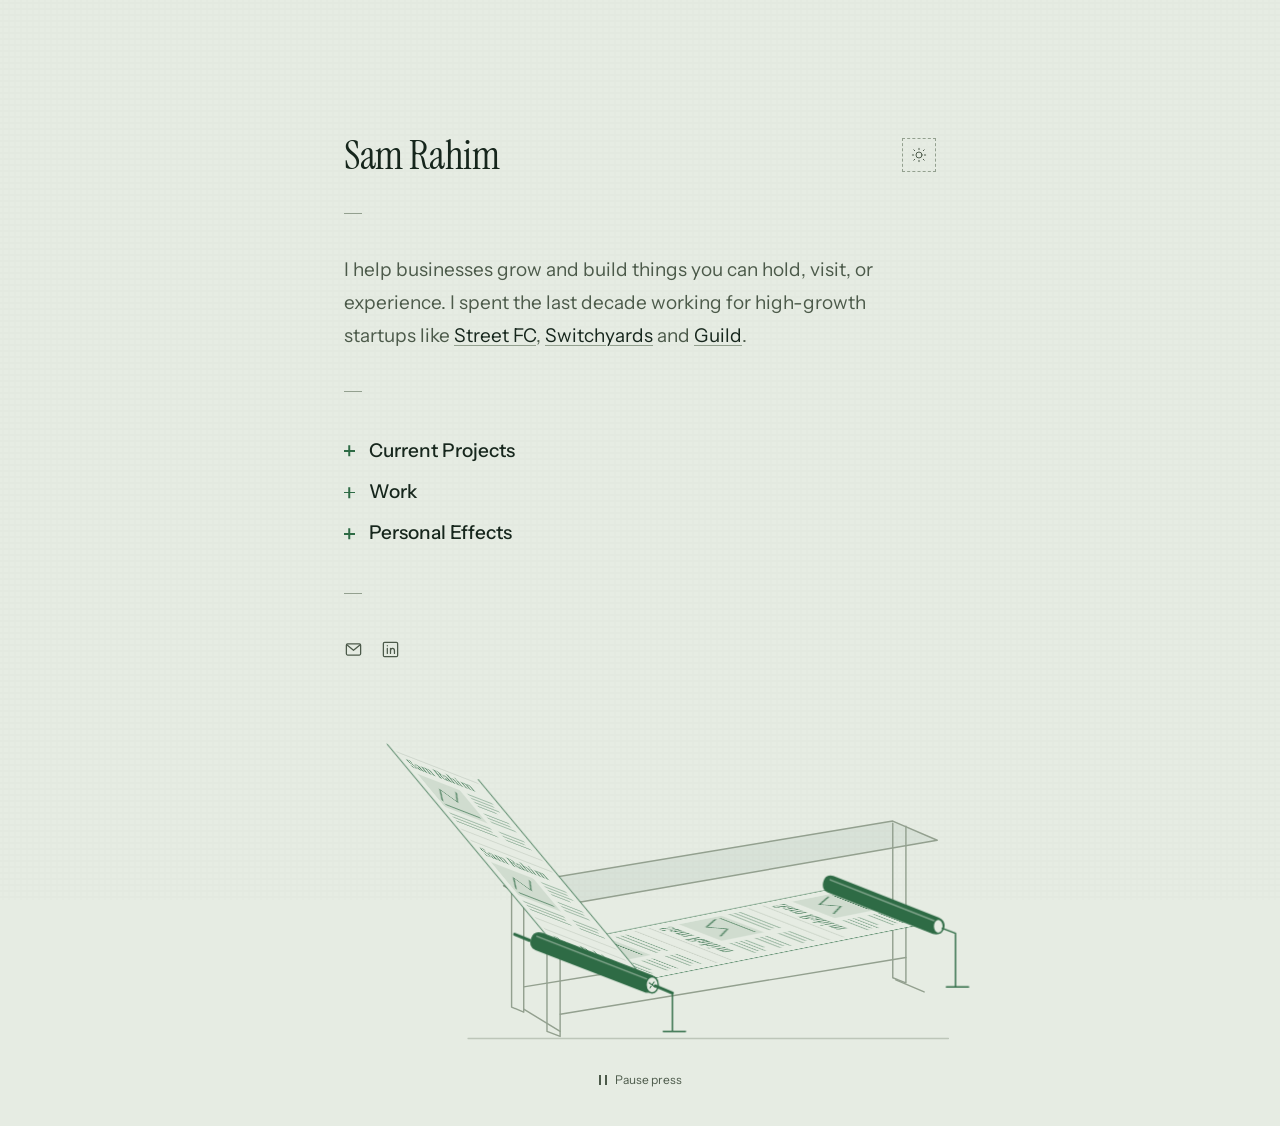
==== index.html @ 6054126f "Reorder startups in bio: Street FC, Switchyards, Guild Co-Authored-By: Claude Opus 5.5 <noreply@anth" ====
<!DOCTYPE html>
<html lang="en">
<head>
  <meta charset="UTF-8">
  <meta name="viewport" content="width=device-width, initial-scale=1.0">
  <!-- build:meta -->
<title>Sam Rahim</title>
  <meta name="description" content="I help businesses grow and build things you can hold, visit, or experience.">
  <meta property="og:title" content="Sam Rahim">
  <meta property="og:description" content="I help businesses grow and build things you can hold, visit, or experience.">
  <!-- /build:meta -->
  <meta property="og:image" content="https://samrahim.com/og-image.png">
  <meta property="og:type" content="website">
  <meta name="twitter:card" content="summary_large_image">
  <meta name="twitter:image" content="https://samrahim.com/og-image.png">
  <link rel="icon" href="/favicon.ico" sizes="48x48">
  <link rel="icon" type="image/png" sizes="32x32" href="/favicon-32.png">
  <link rel="icon" type="image/png" sizes="192x192" href="/favicon-192.png">
  <link rel="apple-touch-icon" href="/apple-touch-icon.png">
  <link rel="preconnect" href="https://fonts.googleapis.com">
  <link rel="preconnect" href="https://fonts.gstatic.com" crossorigin>
  <link href="https://fonts.googleapis.com/css2?family=Instrument+Serif&family=Instrument+Sans:wght@400;500;600&display=swap" rel="stylesheet">
  <script>
    (function() {
      var stored = null;
      try { stored = localStorage.getItem('theme'); } catch (e) {}
      var prefersDark = window.matchMedia('(prefers-color-scheme: dark)').matches;
      if (stored === 'dark' || (!stored && prefersDark)) {
        document.documentElement.setAttribute('data-theme', 'dark');
      }
    })();
  </script>
  <style>
    /* Pitch chalk: pale chalk-green ground, deep forest ink, pitch-green marks */
    :root {
      --ground: #E6ECE3;
      --ink: #16261C;
      --soft: #4C5A4A;
      --faint: #93A08F;
      --accent: #2E6B45;
      --line: rgba(22, 38, 28, 0.13);
      --wash: rgba(46, 107, 69, 0.07);
      --ease: cubic-bezier(0.16, 1, 0.3, 1);
      color-scheme: light;
    }

    [data-theme="dark"] {
      --ground: #0F1A13;
      --ink: #E4EBE1;
      --soft: #A6B3A3;
      --faint: #506052;
      --accent: #7FB08E;
      --line: rgba(228, 235, 225, 0.12);
      --wash: rgba(127, 176, 142, 0.08);
      color-scheme: dark;
    }

    * { margin: 0; padding: 0; box-sizing: border-box; }

    html {
      -webkit-text-size-adjust: 100%;
      scrollbar-color: var(--faint) var(--ground);
    }

    body {
      font-family: 'Instrument Sans', sans-serif;
      font-size: 1.0625rem;
      line-height: 1.7;
      background: var(--ground);
      color: var(--ink);
      min-height: 100vh;
      min-height: 100svh;
      display: flex;
      flex-direction: column;
      overflow-x: hidden;
      caret-color: var(--accent);
      transition: background 0.3s ease, color 0.3s ease;
    }

    /* Same fine grid texture as the current site, re-inked for the new ground */
    body::before {
      content: '';
      position: fixed;
      inset: 0;
      pointer-events: none;
      z-index: 0;
      opacity: 0.45;
      background-image: url("data:image/svg+xml,%3Csvg xmlns='http://www.w3.org/2000/svg' width='6' height='6'%3E%3Cline x1='0' y1='3' x2='6' y2='3' stroke='%2316261C' stroke-width='0.3' opacity='0.15'/%3E%3Cline x1='3' y1='0' x2='3' y2='6' stroke='%2316261C' stroke-width='0.3' opacity='0.1'/%3E%3C/svg%3E");
    }

    [data-theme="dark"] body::before {
      opacity: 0.5;
      background-image: url("data:image/svg+xml,%3Csvg xmlns='http://www.w3.org/2000/svg' width='6' height='6'%3E%3Cline x1='0' y1='3' x2='6' y2='3' stroke='%23E4EBE1' stroke-width='0.35' opacity='0.12'/%3E%3Cline x1='3' y1='0' x2='3' y2='6' stroke='%23E4EBE1' stroke-width='0.35' opacity='0.08'/%3E%3C/svg%3E");
    }

    body > * { position: relative; z-index: 1; }

    ::selection { background: var(--accent); color: var(--ground); }

    a { color: inherit; }

    a:focus-visible,
    button:focus-visible,
    input:focus-visible {
      outline: 2px solid var(--accent);
      outline-offset: 3px;
      border-radius: 2px;
    }

    /* ── PAGE ── */
    .page {
      flex: 1;
      width: 100%;
      max-width: 40rem;
      margin: 0 auto;
      padding-inline: 1.5rem;
      padding-block: clamp(4.5rem, 15vh, 9.5rem) 3.5rem;
    }

    .top {
      display: flex;
      align-items: center;
      justify-content: space-between;
      gap: 1rem;
    }

    .name {
      font-family: 'Instrument Serif', serif;
      font-weight: 400;
      font-size: clamp(2rem, 5vw, 2.5rem);
      line-height: 1;
      letter-spacing: -0.01em;
      color: var(--ink);
    }

    .theme-toggle {
      width: 34px;
      height: 34px;
      display: grid;
      place-items: center;
      background: none;
      border: 1px dashed var(--faint);
      color: var(--soft);
      cursor: pointer;
      transition: color 0.2s ease, border-color 0.2s ease;
    }

    .theme-toggle:hover { color: var(--ink); border-color: var(--soft); }
    .theme-toggle .moon { display: none; }
    [data-theme="dark"] .theme-toggle .sun { display: none; }
    [data-theme="dark"] .theme-toggle .moon { display: block; }

    .rule {
      width: 18px;
      height: 1px;
      background: var(--faint);
      margin-block: 2.4rem;
    }

    .bio {
      color: var(--soft);
      font-size: clamp(1.0625rem, 1.6vw, 1.1875rem);
      line-height: 1.75;
      text-wrap: pretty;
    }

    .bio a,
    .panel a.inline {
      color: var(--ink);
      text-decoration: underline;
      text-decoration-thickness: 1px;
      text-underline-offset: 3px;
      text-decoration-color: var(--faint);
      transition: text-decoration-color 0.2s ease, color 0.2s ease;
    }

    .bio a:hover,
    .panel a.inline:hover { text-decoration-color: var(--accent); color: var(--accent); }

    /* ── + LIST ── */
    .list { list-style: none; }

    .item h2 { font: inherit; }

    .trigger {
      display: flex;
      align-items: center;
      gap: 0.9rem;
      width: 100%;
      padding-block: 0.4rem;
      background: none;
      border: 0;
      font-family: 'Instrument Sans', sans-serif;
      font-size: 1.1875rem;
      font-weight: 500;
      line-height: 1.5;
      color: var(--ink);
      text-align: left;
      cursor: pointer;
      transition: color 0.2s ease;
    }

    .trigger:hover { color: var(--accent); }

    /* The + is drawn, not typed, so it can turn into a close mark */
    .plus {
      position: relative;
      width: 11px;
      height: 11px;
      flex: none;
      transition: transform 0.5s var(--ease);
    }

    .plus::before,
    .plus::after {
      content: '';
      position: absolute;
      left: 0;
      top: 5px;
      width: 11px;
      height: 1.5px;
      background: var(--accent);
    }

    .plus::after { transform: rotate(90deg); }
    .item.open .plus { transform: rotate(135deg); }

    .panel {
      display: grid;
      grid-template-rows: 0fr;
      transition: grid-template-rows 0.55s var(--ease);
    }

    .item.open .panel { grid-template-rows: 1fr; }

    .panel-inner {
      min-height: 0;
      overflow: hidden;
      visibility: hidden;
      transition: visibility 0s linear 0.55s;
    }

    .item.open .panel-inner { visibility: visible; transition-delay: 0s; }

    .panel-body {
      padding: 0.6rem 0 1.9rem 1.7rem;
      color: var(--soft);
      opacity: 0;
      transform: translateY(-6px);
      transition: opacity 0.3s ease, transform 0.5s var(--ease);
    }

    .item.open .panel-body {
      opacity: 1;
      transform: none;
      transition: opacity 0.45s ease 0.08s, transform 0.6s var(--ease) 0.04s;
    }

    .panel p + p { margin-top: 0.8rem; }

    .more {
      display: inline-flex;
      align-items: center;
      gap: 0.35rem;
      margin-top: 0.9rem;
      font-size: 0.95rem;
      font-weight: 600;
      color: var(--accent);
      text-decoration: none;
    }

    .more svg { transition: transform 0.3s var(--ease); }
    .more:hover svg { transform: translateX(3px); }

    /* ── WORK ── */
    .roles { display: grid; gap: 1.5rem; }

    .role-head {
      display: flex;
      justify-content: space-between;
      align-items: baseline;
      gap: 1rem;
    }

    .role-co {
      font-weight: 600;
      color: var(--ink);
    }

    .role-years {
      flex: none;
      font-size: 0.875rem;
      color: var(--soft);
      font-variant-numeric: tabular-nums;
    }

    .role-title { font-size: 0.95rem; color: var(--soft); }

    .role-desc {
      font-size: 0.95rem;
      margin-top: 0.3rem;
      max-width: 34rem;
    }

    .role .more { margin-top: 0.4rem; }

    .project-link {
      color: var(--ink);
      font-weight: 600;
      text-decoration: underline;
      text-decoration-thickness: 1px;
      text-underline-offset: 3px;
      text-decoration-color: var(--faint);
    }

    .project-link:hover { color: var(--accent); text-decoration-color: var(--accent); }

    .montage {
      position: relative;
      width: 150px;
      aspect-ratio: 9 / 16;
      max-width: 100%;
      margin-top: 0.9rem;
      overflow: hidden;
      background: var(--wash);
    }

    .montage img {
      position: absolute;
      inset: 0;
      width: 100%;
      height: 100%;
      object-fit: cover;
      opacity: 0;
      transition: opacity 0.9s ease;
    }

    .montage img.active { opacity: 1; }

    .edu {
      margin-top: 1.75rem;
      padding-top: 1.25rem;
      border-top: 1px solid var(--line);
      font-size: 0.95rem;
    }

    .edu strong { font-weight: 600; color: var(--ink); }

    /* ── SIDE QUESTS ── */
    .quests { display: grid; gap: 1.2rem; }

    .quest a {
      display: inline-flex;
      align-items: center;
      gap: 0.4rem;
      font-weight: 600;
      color: var(--ink);
      text-decoration: none;
      transition: color 0.2s ease;
    }

    .quest a:hover { color: var(--accent); }
    .quest a svg { color: var(--accent); transition: transform 0.3s var(--ease); }
    .quest a:hover svg { transform: translate(2px, -2px); }
    .quest p { font-size: 0.95rem; }

    /* ── ARSENAL ── */
    .ars-intro {
      display: flex;
      flex-wrap: wrap;
      align-items: center;
      gap: 0.6rem 1rem;
    }

    .audio-toggle {
      display: inline-flex;
      align-items: center;
      gap: 0.5rem;
      min-height: 36px;
      padding: 0.35rem 0.9rem;
      background: none;
      border: 1px solid var(--faint);
      border-radius: 100px;
      font-family: 'Instrument Sans', sans-serif;
      font-size: 0.85rem;
      font-weight: 600;
      color: var(--ink);
      cursor: pointer;
      transition: border-color 0.2s ease, background 0.2s ease, color 0.2s ease;
    }

    .audio-toggle:hover { border-color: var(--accent); }
    .audio-toggle.playing { background: var(--accent); border-color: var(--accent); color: var(--ground); }

    .bars { display: flex; align-items: flex-end; gap: 2px; height: 11px; }
    .bars span { width: 2.5px; height: 100%; background: currentColor; border-radius: 1px; transform-origin: bottom; transform: scaleY(0.45); }
    .audio-toggle.playing .bars span { animation: bar 0.8s ease-in-out infinite; }
    .audio-toggle.playing .bars span:nth-child(2) { animation-delay: 0.2s; }
    .audio-toggle.playing .bars span:nth-child(3) { animation-delay: 0.4s; }

    @keyframes bar {
      0%, 100% { transform: scaleY(0.35); }
      50% { transform: scaleY(1); }
    }

    .ars-grid {
      display: grid;
      grid-template-columns: 1fr 12rem;
      gap: 2rem;
      margin-top: 1.4rem;
    }

    .ars-label {
      font-size: 0.875rem;
      font-weight: 600;
      color: var(--ink);
      margin-bottom: 0.4rem;
    }

    .table-wrap { overflow-x: auto; }

    .pl {
      width: 100%;
      border-collapse: collapse;
      font-size: 0.9rem;
      font-variant-numeric: tabular-nums;
    }

    .pl th {
      font-weight: 500;
      font-size: 0.78rem;
      color: var(--soft);
      text-align: right;
      padding: 0 0 0.35rem;
      border-bottom: 1px solid var(--line);
    }

    .pl td {
      text-align: right;
      padding: 0.32rem 0;
      border-bottom: 1px solid var(--line);
    }

    .pl th:nth-child(1), .pl td:nth-child(1) { text-align: left; width: 1.8rem; }
    .pl th:nth-child(2), .pl td:nth-child(2) { text-align: left; }
    .pl th:nth-child(n+3), .pl td:nth-child(n+3) { width: 2.4rem; }

    .pl tr.arsenal td { color: var(--accent); font-weight: 600; }
    .pl tr.clickable { cursor: pointer; }
    .pl tr.clickable:hover td { background: var(--wash); }

    .crown { width: 13px; height: 10px; margin-left: 0.3rem; fill: currentColor; vertical-align: -1px; }

    .table-foot {
      display: flex;
      justify-content: space-between;
      align-items: center;
      gap: 1rem;
      margin-top: 0.6rem;
      font-size: 0.8rem;
    }

    .text-btn {
      background: none;
      border: 0;
      padding: 0.3rem 0;
      font-family: 'Instrument Sans', sans-serif;
      font-size: 0.85rem;
      font-weight: 600;
      color: var(--accent);
      cursor: pointer;
    }

    .text-btn:hover { text-decoration: underline; text-underline-offset: 3px; }

    .comp { padding: 0.35rem 0; border-bottom: 1px solid var(--line); font-size: 0.9rem; }
    .comp strong { display: block; font-weight: 600; color: var(--ink); }
    .ars-side > div + div { margin-top: 1.4rem; }
    .next-teams { font-weight: 600; color: var(--ink); font-size: 0.95rem; }
    .next-info { font-size: 0.875rem; }
    .loading { font-size: 0.875rem; color: var(--soft); }

    .video-dialog {
      margin: auto;
      padding: 0;
      border: 0;
      background: transparent;
      max-width: min(92vw, 480px);
    }

    .video-dialog::backdrop { background: rgba(10, 18, 13, 0.88); }
    .video-dialog video { display: block; max-width: 100%; max-height: 84vh; }

    .video-close {
      display: block;
      margin: 0.75rem auto 0;
      background: none;
      border: 1px solid rgba(228, 235, 225, 0.4);
      color: #E4EBE1;
      font-family: 'Instrument Sans', sans-serif;
      font-size: 0.85rem;
      font-weight: 600;
      padding: 0.45rem 1.1rem;
      cursor: pointer;
    }

    /* ── UPDATES ── */

    /* ── LINKS ── */
    .links { display: flex; gap: 1.1rem; }

    .links a {
      display: grid;
      place-items: center;
      width: 36px;
      height: 36px;
      margin-left: -8px;
      margin-right: -8px;
      color: var(--soft);
      transition: color 0.2s ease;
    }

    .links a:first-child { margin-left: -9px; }
    .links a:hover { color: var(--accent); }

    /* ── FOOTER LINE ART: Southern California, the Belize dig, Orlando ── */
    .art {
      width: 100%;
      color: var(--faint);
      line-height: 0;
    }

    .art svg {
      display: block;
      width: 100%;
      height: clamp(120px, 12vw, 180px);
    }

    .art svg * { vector-effect: non-scaling-stroke; }

    @media (max-width: 640px) {
      body { font-size: 1.0625rem; }
      .page { padding-inline: 1.25rem; }
      .rule { margin-block: 2rem; }
      .trigger { font-size: 1.125rem; padding-block: 0.5rem; }
      .panel-body { padding-left: 1.6rem; }
      .ars-grid { grid-template-columns: 1fr; gap: 1.5rem; }
      .ars-side { display: grid; grid-template-columns: 1fr 1fr; gap: 1.25rem; }
      .ars-side > div + div { margin-top: 0; }
    }

    @media (prefers-reduced-motion: reduce) {
      .panel, .panel-body, .plus, .montage img { transition: none !important; }
      .audio-toggle.playing .bars span { animation: none; }
    }

    /* Personal Effects collection */
    #personal-effects .panel-body {padding-left:0;padding-top:1.5rem;}
    .collection-row {display:grid;grid-template-columns:8rem minmax(0,1fr);gap:1.5rem;padding-block:2rem;border-bottom:1px solid var(--line);}
    .collection-row:last-child {border-bottom:0;padding-bottom:0;}
    .collection-row h3 {font:500 .85rem/1.55 'Instrument Sans',sans-serif;color:var(--accent);padding-top:.25rem;}
    .collection-row h4 {font:400 1.65rem/1.2 'Instrument Serif',serif;color:var(--ink);margin-bottom:.55rem;}
    .entry-meta {display:block;font-size:.75rem;color:var(--soft);line-height:1.6;}
    .football-collection .ars-intro {margin-top:.75rem;gap:1rem;}
    .football-collection .ars-intro p {font-size:.95rem;}
    .fixture-preview {padding-block:1.2rem;margin-top:.75rem;border-top:1px solid var(--line);}
    .fixture-preview .entry-meta {margin-bottom:.35rem;}
    .football-details {border-top:1px solid var(--line);}
    .football-details summary {min-height:44px;padding-block:.7rem;font-size:.85rem;color:var(--accent);cursor:pointer;}
    .football-details summary:focus-visible {outline:2px solid var(--accent);outline-offset:3px;}
    .football-detail-body {padding-block:.75rem;}
    .football-detail-body .table-wrap {margin-top:1rem;}
    .collection-competitions {margin-top:1.5rem;}
    .football-collection .table-foot {flex-wrap:wrap;}
    @media(max-width:520px){.collection-row{grid-template-columns:1fr;gap:1rem;padding-block:1.65rem;}.collection-row h3 br{display:none}.collection-row h4{font-size:1.55rem}.football-collection .pl{font-size:.8rem;}}
      .creator-list {list-style:none;margin:0;padding:0;}
    .creator-list a {display:flex;align-items:center;min-height:44px;padding-block:.35rem;font:400 1.5rem/1.3 'Instrument Serif',serif;color:var(--ink);text-decoration:none;}
    .creator-list a:hover {color:var(--accent);text-decoration:underline;text-underline-offset:4px;}
      .collection-intro {font-size:.95rem;line-height:1.65;color:var(--soft);margin-bottom:.5rem;}
      .current-list {list-style:none;margin:0;padding:0;font-size:.95rem;line-height:1.65;color:var(--ink);}
    .current-list li + li {margin-top:.8rem;}
    .current-list.numbered li {display:grid;grid-template-columns:1.5rem minmax(0,1fr);}
    .current-list .n {color:var(--accent);font-variant-numeric:tabular-nums;}
    .list-note {grid-column:2;margin-top:1rem;font-size:.85rem;line-height:1.6;color:var(--soft);}
    @media(max-width:520px){.list-note{grid-column:1;}}
  </style>
  <link rel="stylesheet" href="/assets/printing-press.css">
  <script defer src="/assets/printing-press.js"></script>
</head>
<body>

  <main class="page">
    <header class="top">
      <h1 class="name">Sam Rahim</h1>
      <button class="theme-toggle" type="button" onclick="toggleTheme()" aria-label="Toggle dark mode">
        <svg class="sun" width="16" height="16" viewBox="0 0 24 24" fill="none" stroke="currentColor" stroke-width="1.5" stroke-linecap="round" aria-hidden="true"><circle cx="12" cy="12" r="4.5"/><path d="M12 2v2M12 20v2M4.2 4.2l1.4 1.4M18.4 18.4l1.4 1.4M2 12h2M20 12h2M4.2 19.8l1.4-1.4M18.4 5.6l1.4-1.4"/></svg>
        <svg class="moon" width="16" height="16" viewBox="0 0 24 24" fill="none" stroke="currentColor" stroke-width="1.5" stroke-linecap="round" stroke-linejoin="round" aria-hidden="true"><path d="M21 12.79A9 9 0 1 1 11.21 3 7 7 0 0 0 21 12.79z"/></svg>
      </button>
    </header>

    <div class="rule" role="presentation"></div>

    <!-- build:bio -->
<p class="bio">I help businesses grow and build things you can hold, visit, or experience. I spent the last decade working for high-growth startups like <a href="https://instagram.com/streetfc" target="_blank" rel="noopener">Street FC</a>, <a href="https://instagram.com/switchyards" target="_blank" rel="noopener">Switchyards</a> and <a href="https://guild.com" target="_blank" rel="noopener">Guild</a>.</p>
    <!-- /build:bio -->

    <div class="rule" role="presentation"></div>

    <ul class="list">
      <li class="item" id="projects">
        <h2><button class="trigger" type="button" aria-expanded="false" aria-controls="p-projects"><span class="plus" aria-hidden="true"></span>Current Projects</button></h2>
        <div class="panel" id="p-projects">
          <div class="panel-inner">
            <div class="panel-body">
              <!-- build:projects -->
              <div class="roles">
                <div class="role">
                  <a class="project-link" href="https://playperformancereview.com" target="_blank" rel="noopener">The Performance Review</a>
                  <p class="role-desc">A monthly newspaper of business games and puzzles.</p>
                </div>
                <div class="role">
                  <a class="project-link" href="https://playextratimes.com" target="_blank" rel="noopener">The Extra Times</a>
                  <p class="role-desc">A newspaper of football games, puzzles and challenges.</p>
                </div>
                <div class="role">
                  <a class="project-link" href="https://newspaperdepartment.com" target="_blank" rel="noopener">Newspaper Department</a>
                  <p class="role-desc">Newspapers people play, made for brands.</p>
                </div>
              </div>
              <!-- /build:projects -->
            </div>
          </div>
        </div>
      </li>

      <li class="item" id="work">
        <h2><button class="trigger" type="button" aria-expanded="false" aria-controls="p-work"><span class="plus" aria-hidden="true"></span>Work</button></h2>
        <div class="panel" id="p-work">
          <div class="panel-inner">
            <div class="panel-body">
              <!-- build:work -->
              <div class="roles">
                <div class="role">
                  <div class="role-head"><span class="role-co">Newspaper Department</span><span class="role-years">2026–now</span></div>
                  <p class="role-title">Founder</p>
                  <p class="role-desc">I publish game newspapers and make them for brands.</p>
                  <a class="more" href="https://newspaperdepartment.com" target="_blank" rel="noopener">See the papers <svg width="14" height="14" viewBox="0 0 24 24" fill="none" stroke="currentColor" stroke-width="2" stroke-linecap="round" stroke-linejoin="round" aria-hidden="true"><path d="M5 12h14M13 6l6 6-6 6"/></svg></a>
                </div>
                <div class="role">
                  <div class="role-head"><span class="role-co">Provisions</span><span class="role-years">2025–now</span></div>
                  <p class="role-title">Independent Consultant</p>
                  <p class="role-desc">I work with founders&nbsp;+&nbsp;operators across tech&nbsp;+&nbsp;soccer.</p>
                  <a class="more" href="https://provisions.work" target="_blank" rel="noopener">See the work <svg width="14" height="14" viewBox="0 0 24 24" fill="none" stroke="currentColor" stroke-width="2" stroke-linecap="round" stroke-linejoin="round" aria-hidden="true"><path d="M5 12h14M13 6l6 6-6 6"/></svg></a>
                </div>
                <div class="role">
                  <div class="role-head"><span class="role-co">Switchyards</span><span class="role-years">2025</span></div>
                  <p class="role-title">Go To Market&nbsp;+&nbsp;Special Projects</p>
                  <p class="role-desc">Managed our influencer and creator program, field marketing, and growth projects. Helped open and sell out 8 clubs.</p>
                </div>
                <div class="role">
                  <div class="role-head"><span class="role-co">Street FC</span><span class="role-years">2021–2025</span></div>
                  <p class="role-title">Head of Operations</p>
                  <p class="role-desc">Venture-backed global football brand. Grew it to millions in revenue and worked with Nike, Adidas, and EA Sports. Fundamentally changed the way soccer looks in the United States.</p>
                  <div class="montage" id="montage">
                    <img data-src="streetfc-secreto.gif" alt="Secreto Maximus" class="active">
                    <img data-src="streetfc-miami.gif" alt="Area Futbol 305 Miami">
                    <img data-src="streetfc-rbl-drop.gif" alt="Red Bull Leipzig kit drop">
                    <img data-src="streetfc-philly.gif" alt="EA FC Philadelphia">
                    <img data-src="streetfc-rbl-kit.gif" alt="RBL kit drop">
                  </div>
                </div>
                <div class="role">
                  <div class="role-head"><span class="role-co">Guild Education</span><span class="role-years">2021–2022</span></div>
                  <p class="role-title">Associate, Product Operations</p>
                  <p class="role-desc">Guild helps working adults access free education. I worked on the product team, across our data exchange product and internal product operations.</p>
                </div>
                <div class="role">
                  <div class="role-head"><span class="role-co">The Walt Disney Company</span><span class="role-years">2019–2021</span></div>
                  <p class="role-title">Operations Manager</p>
                  <p class="role-desc">Helped develop and run luxury group travel experiences around the world, from intern to full-time. Also where I met my wife.</p>
                </div>
                <div class="role">
                  <div class="role-head"><span class="role-co">Lokal Travel</span><span class="role-years">2017–2019</span></div>
                  <p class="role-title">The Generalist Intern</p>
                  <p class="role-desc">Lokal Travel helps travelers find locally-run tour operators, keeping tourism dollars in the destination.</p>
                </div>
              </div>
              <p class="edu"><strong>Education</strong> &nbsp;University of California, Irvine</p>
              <!-- /build:work -->
            </div>
          </div>
        </div>
      </li>

      <li class="item" id="personal-effects">
        <h2><button class="trigger" type="button" aria-expanded="false" aria-controls="p-personal-effects"><span class="plus" aria-hidden="true"></span>Personal Effects</button></h2>
        <div class="panel" id="p-personal-effects">
          <div class="panel-inner">
            <div class="panel-body">
              <!-- build:personal-effects -->
              <p class="collection-intro">What I’m up to and a few things I like.</p>
              <section class="collection-row" aria-labelledby="currently-heading">
                <h3 id="currently-heading">Currently</h3>
                <ol class="current-list numbered">
                  <li><span class="n" aria-hidden="true">1</span>Finding a rhythm with a newborn.</li>
                </ol>
              </section>
              <section class="collection-row" aria-labelledby="next-heading">
                <h3 id="next-heading">Next on the list</h3>
                <ol class="current-list numbered" start="2">
                  <li><span class="n" aria-hidden="true">2</span>Making the patio a great outdoor space.</li>
                  <li><span class="n" aria-hidden="true">3</span>Perfecting a thin, chewy homemade tortilla for breakfast burritos.</li>
                </ol>
                <p class="list-note">#1 decides if I get to either.</p>
              </section>
              <section class="collection-row" aria-labelledby="businesses-heading">
                <h3 id="businesses-heading">Businesses &amp; Products</h3>
                <ul class="creator-list">
                  <li><a href="https://www.newspaperclub.com/" target="_blank" rel="noopener">Newspaper Club</a></li>
                  <li><a href="https://ugmonk.com/products/discbound-analog" target="_blank" rel="noopener">Ugmonk Discbound Analog</a></li>
                  <li><a href="https://us.mustardmade.com/collections/mustard-made-lockers" target="_blank" rel="noopener">Mustard Made</a></li>
                </ul>
              </section>
              <section class="collection-row" aria-labelledby="reading-heading">
                <h3 id="reading-heading">Watching</h3>
                <ul class="creator-list">
                  <li><a href="https://www.youtube.com/@JoshuaWeissman" target="_blank" rel="noopener">Joshua Weissman</a></li>
                  <li><a href="https://www.youtube.com/@marcusmilione1" target="_blank" rel="noopener">Marcus Milione</a></li>
                  <li><a href="https://www.youtube.com/@orenmeetsworld" target="_blank" rel="noopener">Orenmeetsworld</a></li>
                </ul>
              </section>
              <!-- /build:personal-effects -->
              <section class="collection-row" aria-labelledby="football-heading">
                <h3 id="football-heading">Arsenal</h3>
                <div class="collection-entries football-collection">
                  <h4>North London Forever</h4>
              <div class="ars-intro">
                <p>Arsenal since '95. </p>
                <button class="audio-toggle" id="audioToggle" type="button" onclick="toggleAudio()">
                  <span class="bars" aria-hidden="true"><span></span><span></span><span></span></span>
                  <span class="audio-text">Play</span>
                </button>
              </div>
              <audio id="arsenalAudio" preload="none" src="arsenal-audio.mp3"></audio>
                  <div class="fixture-preview">
                    <p class="entry-meta">Next match</p>
                    <div id="arsenalNextMatch"><p class="loading">Loading the next match</p></div>
                  </div>
                  <details class="football-details">
                    <summary>Table &amp; competitions</summary>
                    <div class="football-detail-body">
                      <p class="ars-label" id="plHeading">Premier League</p>
                      <p id="arsenalSeasonNote" class="entry-meta">Live table below.</p>
                      <div class="table-wrap">                    <table class="pl">
                      <thead><tr><th>#</th><th>Club</th><th>GP</th><th>W</th><th>D</th><th>L</th><th>Pts</th></tr></thead>
                      <tbody id="plBody"><tr><td colspan="7" class="loading">Loading the table</td></tr></tbody>
                    </table></div>
                  <div class="table-foot">
                    <button class="text-btn" id="tableToggle" type="button" onclick="toggleTable()">Full table</button>
                    <span id="arsenalUpdated"></span>
                  </div>
                      <div class="collection-competitions"><p class="ars-label" id="compHeading">Competitions</p><div id="arsenalCompetitions"><p class="loading">Loading</p></div></div>
                    </div>
                  </details>
                </div>
              </section>
            </div>
          </div>
        </div>
      </li>

    </ul>

    <div class="rule" role="presentation"></div>

    <!-- build:contact -->
<nav class="links" aria-label="Contact">
      <a href="mailto:sam@samrahim.com" aria-label="Email sam@samrahim.com">
        <svg width="19" height="19" viewBox="0 0 24 24" fill="none" stroke="currentColor" stroke-width="1.6" stroke-linecap="round" stroke-linejoin="round" aria-hidden="true"><rect x="3" y="5" width="18" height="14" rx="1.5"/><path d="M3.5 6l8.5 7 8.5-7"/></svg>
      </a>
      <a href="https://www.linkedin.com/in/sam-rahim/" target="_blank" rel="noopener" aria-label="LinkedIn">
        <svg width="19" height="19" viewBox="0 0 24 24" fill="none" stroke="currentColor" stroke-width="1.6" stroke-linecap="round" stroke-linejoin="round" aria-hidden="true"><rect x="3" y="3" width="18" height="18" rx="1.5"/><path d="M8 10.5V17M8 7.25v.01M12 17v-6.5M12 13.5c0-1.7 1-3 2.5-3S17 11.8 17 13.5V17"/></svg>
      </a>
    </nav>
    <!-- /build:contact -->
  </main>

  <footer class="printing-press" aria-label="Animated printing press">
    <svg class="press-drawing" viewBox="0 0 720 330" fill="none" stroke="currentColor" stroke-width="1.4" stroke-linecap="round" stroke-linejoin="round" role="img" aria-labelledby="press-title">
      <title id="press-title">Continuous printed paper descends through a roller and feeds to the right</title>
      <defs>
        <pattern id="printed-pages" width="90" height="112" patternUnits="userSpaceOnUse">
          <rect width="90" height="112" fill="var(--ground)" stroke="none"/>
          <path d="M5 7H85M5 105H85" stroke="var(--faint)" stroke-width=".5"/>
          <text x="8" y="24" fill="currentColor" stroke="none" font-family="Instrument Serif,serif" font-size="16">Sam Rahim</text>
          <rect x="8" y="33" width="42" height="42" fill="var(--accent)" fill-opacity=".12" stroke="none"/>
          <path d="M12 65L22 46L32 57L42 40M12 70H46" stroke-width="1"/>
          <path d="M57 35H81M57 40H79M57 45H81M57 50H75M57 60H81M57 65H79M57 70H81M8 83H48M8 88H46M8 93H48M57 83H81M57 88H78M57 93H81" stroke-width=".7"/>
        </pattern>
        <clipPath id="press-in"><rect width="90" height="254"/></clipPath>
        <clipPath id="press-out"><rect width="90" height="280"/></clipPath>
      </defs>
      <!-- Frame behind the paper, open to keep the feed path legible. -->
      <g stroke="var(--faint)">
        <path d="M225 160L610 96L654 115L267 182Z" fill="var(--wash)"/>
        <path d="M233 162V280L245 285V166M610 98V251L623 256V101M268 181V304L281 309V179"/>
        <path d="M245 260L610 201M281 287L623 231M245 282L281 304M613 253L641 265"/>
        <path d="M190 311H665" opacity=".5"/>
      </g>
      <!-- Both planes share the same paper coordinate system at the bend. -->
      <g transform="matrix(1 .388 1 -.2 275.1 218.12)">
        <g clip-path="url(#press-out)"><rect width="90" height="280" fill="var(--ground)" stroke="none"/><g class="press-ribbon-out"><rect y="-336" width="90" height="896" fill="url(#printed-pages)" stroke="none"/></g></g>
        <path d="M0 0V280M90 0V280" stroke-width=".8"/>
      </g>
      <!-- Rear web travels downward into the turning roller. -->
      <g transform="matrix(1 .388 .65 .78 110 20)">
        <g clip-path="url(#press-in)"><rect width="90" height="254" fill="var(--ground)" stroke="none"/><g class="press-ribbon-in"><rect y="-336" width="90" height="896" fill="url(#printed-pages)" stroke="none"/></g></g>
        <path d="M0 0V254M90 0V254" stroke-width=".8"/>
      </g>
      <!-- Dark cylinders occlude the paper at each change in direction. -->
      <path d="M257 223L366 265Q374 266 377 259Q379 252 372 249L263 207Q255 205 253 212Q250 220 257 223Z" fill="var(--accent)"/>
      <path d="M258 210L369 253" stroke="var(--ground)" opacity=".45"/>
      <ellipse cx="372" cy="258" rx="6" ry="8" fill="var(--ground)"/>
      <g class="press-wheel"><path d="M369 256L375 260M370 261L374 255" stroke-width="1"/></g>
      <path d="M375 259L392 266M251 214L236 208" stroke-width="3"/>
      <path d="M546 166L650 207Q657 209 660 202Q662 195 655 192L551 151Q544 149 542 156Q540 163 546 166Z" fill="var(--accent)"/>
      <path d="M548 154L652 195" stroke="var(--ground)" opacity=".45"/>
      <ellipse cx="655" cy="200" rx="5" ry="7" fill="var(--ground)"/>
      <path d="M659 202L672 207M392 266V303M672 207V259M383 304H405M663 260H685"/>
    </svg>
    <button class="press-toggle" type="button" aria-label="Pause printing press" aria-pressed="false" hidden><span class="press-control-icon" aria-hidden="true"></span><span class="press-control-label">Pause press</span></button>
  </footer>

  <dialog class="video-dialog" id="arsVideo">
    <video id="arsVideoEl" playsinline controls preload="none" data-src="ArsenalVideo_SamRahim.mp4"></video>
    <button class="video-close" type="button" onclick="closeVideo()">Close</button>
  </dialog>

  <script>
    function toggleTheme() {
      var root = document.documentElement;
      var dark = root.getAttribute('data-theme') === 'dark';
      if (dark) root.removeAttribute('data-theme'); else root.setAttribute('data-theme', 'dark');
      try { localStorage.setItem('theme', dark ? 'light' : 'dark'); } catch (e) {}
    }

    // ── + list ──
    var openers = {};
    function setOpen(item, open, updateHash) {
      item.classList.toggle('open', open);
      item.querySelector('.trigger').setAttribute('aria-expanded', String(open));
      if (open && openers[item.id]) { openers[item.id](); openers[item.id] = null; }
      if (item.id === 'work') runMontage(open);
      if (item.id === 'personal-effects' && !open) stopAudio();
      if (updateHash) {
        if (open) history.replaceState(null, '', '#' + item.id);
        else if (location.hash === '#' + item.id) history.replaceState(null, '', location.pathname);
      }
    }

    document.querySelectorAll('.item').forEach(function(item) {
      item.querySelector('.trigger').addEventListener('click', function() {
        setOpen(item, !item.classList.contains('open'), true);
      });
    });

    // ── Street FC montage: gifs load only when Work opens ──
    var montageTimer = null;
    openers.work = function() {
      document.querySelectorAll('#montage img').forEach(function(img) { img.src = img.dataset.src; });
    };
    function runMontage(on) {
      clearInterval(montageTimer);
      if (!on) return;
      var imgs = document.querySelectorAll('#montage img');
      var i = 0;
      montageTimer = setInterval(function() {
        imgs[i].classList.remove('active');
        i = (i + 1) % imgs.length;
        imgs[i].classList.add('active');
      }, 4000);
    }

    // ── Arsenal: live ESPN data, fetched the first time the section opens ──
    var CROWN = '<svg class="crown" viewBox="0 0 16 12" aria-label="Top of the table"><path d="M1 11L2 3l3.5 3L8 1l2.5 5L14 3l1 8z"/></svg>';
    var allRows = [];
    var standingsPromise = null;

    function stat(entry, name) {
      var s = entry.stats.find(function(x) { return x.name === name; });
      return s ? s.value : 0;
    }

    // If the new season hasn't kicked off (no games played), fall back to
    // last season's final table.
    function getStandings() {
      if (standingsPromise) return standingsPromise;
      var base = 'https://site.api.espn.com/apis/v2/sports/soccer/eng.1/standings';
      standingsPromise = (async function() {
        var data = await (await fetch(base)).json();
        var entries = data.children[0].standings.entries;
        var totalGP = entries.reduce(function(sum, e) { return sum + stat(e, 'gamesPlayed'); }, 0);
        var curYear = (data.season && data.season.year) || new Date().getFullYear();
        var preseason = false, seasonLabel = '';
        if (totalGP === 0) {
          preseason = true;
          var prev = curYear - 1;
          seasonLabel = prev + '–' + String(prev + 1).slice(2);
          data = await (await fetch(base + '?season=' + prev)).json();
          entries = data.children[0].standings.entries;
        }
        entries.sort(function(a, b) { return stat(b, 'points') - stat(a, 'points'); });
        return { entries: entries, preseason: preseason, seasonLabel: seasonLabel, curYear: curYear };
      })();
      return standingsPromise;
    }

    async function loadTable() {
      try {
        var st = await getStandings();
        document.getElementById('plHeading').textContent = st.preseason ? ('Final table, ' + st.seasonLabel) : 'Premier League';
        document.getElementById('arsenalSeasonNote').textContent = st.preseason ? ('Premier League champions, ' + st.seasonLabel + '.') : 'Live table below.';
        allRows = st.entries.map(function(e, i) {
          var name = e.team.shortDisplayName || e.team.displayName;
          var isArsenal = e.team.displayName === 'Arsenal';
          var top = isArsenal && i === 0;
          var spurs = e.team.displayName.includes('Tottenham') ? ' <span title="Lol">&#128465;</span>' : '';
          var cls = isArsenal ? (top ? 'arsenal clickable' : 'arsenal') : '';
          var click = top ? ' onclick="openVideo()" title="Play"' : '';
          return '<tr class="' + cls + '"' + click + '><td>' + (i + 1) + '</td><td>' + name + (top ? CROWN : '') + spurs + '</td><td>' + stat(e, 'gamesPlayed') + '</td><td>' + stat(e, 'wins') + '</td><td>' + stat(e, 'ties') + '</td><td>' + stat(e, 'losses') + '</td><td>' + stat(e, 'points') + '</td></tr>';
        });
        renderTable(false);
        var now = new Date();
        document.getElementById('arsenalUpdated').textContent = 'Updated ' + now.toLocaleTimeString('en-US', { hour: 'numeric', minute: '2-digit' });
      } catch (err) {
        document.getElementById('plBody').innerHTML = '<tr><td colspan="7" class="loading">Couldn\'t load the table. Try again later.</td></tr>';
      }
    }

    function renderTable(all) {
      document.getElementById('plBody').innerHTML = (all ? allRows : allRows.slice(0, 10)).join('');
      document.getElementById('tableToggle').textContent = all ? 'Top 10' : 'Full table';
    }

    function toggleTable() {
      var btn = document.getElementById('tableToggle');
      renderTable(btn.textContent === 'Full table');
    }

    var arsenalLeagues = [
      ['eng.1', 'Premier League'],
      ['uefa.champions', 'Champions League'],
      ['eng.fa', 'FA Cup'],
      ['eng.league_cup', 'Carabao Cup'],
      ['eng.charity', 'Community Shield']
    ];
    var fixtureRequests = {};
    function getFixtures(league) {
      if (fixtureRequests[league]) return fixtureRequests[league];
      fixtureRequests[league] = (async function() {
        var controller = new AbortController();
        var timeout = setTimeout(function() { controller.abort(); }, 8000);
        try {
          var response = await fetch('/api/arsenal-fixtures?league=' + encodeURIComponent(league), { signal: controller.signal });
          if (!response.ok) throw new Error('Fixture request failed');
          var data = await response.json();
          if (!Array.isArray(data.events)) throw new Error('Invalid fixture response');
          return data.events;
        } catch (err) {
          delete fixtureRequests[league];
          return null;
        } finally {
          clearTimeout(timeout);
        }
      })();
      return fixtureRequests[league];
    }

    function upcomingFixtures(events) {
      return (events || []).filter(function(event) {
        var comp = event && event.competitions && event.competitions[0];
        var teams = comp && comp.competitors;
        return new Date(event && event.date).getTime() > Date.now() && comp && !(comp.status && comp.status.type && comp.status.type.completed) &&
          Array.isArray(teams) && teams.some(function(c) { return c.team && String(c.team.id) === '359'; }) &&
          teams.some(function(c) { return c.homeAway === 'home' && c.team; }) &&
          teams.some(function(c) { return c.homeAway === 'away' && c.team; });
      }).sort(function(a, b) { return new Date(a.date) - new Date(b.date); });
    }

    async function loadCompetitions() {
      var box = document.getElementById('arsenalCompetitions');
      var results = await Promise.all(arsenalLeagues.map(function(league) { return getFixtures(league[0]); }));
      box.replaceChildren();
      document.getElementById('compHeading').textContent = 'Competitions';
      arsenalLeagues.forEach(function(league, i) {
        var events = results[i];
        var next = upcomingFixtures(events)[0];
        // The Shield is only relevant here when Arsenal have an upcoming fixture.
        if (league[0] === 'eng.charity' && !next) return;
        var row = document.createElement('div');
        row.className = 'comp';
        var title = document.createElement('strong');
        title.textContent = league[1];
        row.appendChild(title);
        var detail = events === null ? 'Temporarily unavailable' : 'No upcoming fixture listed';
        if (next) {
          var teams = next.competitions[0].competitors;
          var arsenal = teams.find(function(c) { return String(c.team.id) === '359'; });
          var opponent = teams.find(function(c) { return String(c.team.id) !== '359'; }).team;
          var parts = [];
          if (league[0] !== 'eng.1' && next.seasonType && next.seasonType.name) parts.push(next.seasonType.name);
          parts.push((opponent.shortDisplayName || opponent.displayName) + (arsenal.homeAway === 'home' ? ' (H)' : ' (A)'));
          parts.push(new Date(next.date).toLocaleDateString('en-US', { month: 'short', day: 'numeric' }));
          detail = parts.join(' · ');
        }
        row.appendChild(document.createTextNode(detail));
        box.appendChild(row);
      });
      if (results.some(function(events, i) { return events === null && arsenalLeagues[i][0] !== 'eng.charity'; })) {
        var retry = document.createElement('button');
        retry.type = 'button';
        retry.className = 'text-btn';
        retry.textContent = 'Retry competitions';
        retry.addEventListener('click', loadCompetitions);
        box.appendChild(retry);
      }
    }

    async function loadNextMatch() {
      var box = document.getElementById('arsenalNextMatch');
      box.textContent = 'Loading the next match';
      var results = await Promise.all(arsenalLeagues.map(function(league) { return getFixtures(league[0]); }));
      var incomplete = results.some(function(events) { return events === null; });
      var fixtures = upcomingFixtures(results.flatMap(function(events) { return events || []; }));
      box.replaceChildren();
      function line(text, className) {
        var p = document.createElement('p');
        p.className = className;
        p.textContent = text;
        box.appendChild(p);
      }
      if (fixtures.length) {
        var next = fixtures[0];
        var comp = next.competitions[0];
        var home = comp.competitors.find(function(c) { return c.homeAway === 'home'; }).team;
        var away = comp.competitors.find(function(c) { return c.homeAway === 'away'; }).team;
        var date = new Date(next.date);
        line((home.shortDisplayName || home.displayName) + ' v ' + (away.shortDisplayName || away.displayName), 'next-teams');
        var time = next.timeValid === false || comp.timeValid === false ? 'Kickoff time TBC' : date.toLocaleTimeString('en-US', { hour: 'numeric', minute: '2-digit', timeZoneName: 'short' });
        line(date.toLocaleDateString('en-US', { weekday: 'short', month: 'short', day: 'numeric' }) + ', ' + time, 'next-info');
        if (incomplete) line('Next listed match. Some competitions could not be checked.', 'next-info');
      } else {
        line(incomplete ? 'Fixtures are temporarily unavailable.' : 'No upcoming fixtures listed in the feed.', 'next-info');
      }
      if (incomplete) {
        var retry = document.createElement('button');
        retry.type = 'button';
        retry.className = 'text-btn';
        retry.textContent = 'Retry';
        retry.addEventListener('click', loadNextMatch);
        box.appendChild(retry);
      }
      var link = document.createElement('a');
      link.href = 'https://www.arsenal.com/fixtures';
      link.target = '_blank';
      link.rel = 'noopener';
      link.className = 'more';
      link.textContent = 'All Arsenal fixtures';
      box.appendChild(link);
    }

    openers['personal-effects'] = function() { loadTable(); loadCompetitions(); loadNextMatch(); };

    function toggleAudio() {
      var audio = document.getElementById('arsenalAudio');
      var btn = document.getElementById('audioToggle');
      if (audio.paused) {
        audio.play();
        btn.classList.add('playing');
        btn.querySelector('.audio-text').textContent = 'Pause';
      } else {
        stopAudio(true);
      }
    }

    function stopAudio(keepPosition) {
      var audio = document.getElementById('arsenalAudio');
      var btn = document.getElementById('audioToggle');
      audio.pause();
      if (!keepPosition) audio.currentTime = 0;
      btn.classList.remove('playing');
      btn.querySelector('.audio-text').textContent = 'Play';
    }

    document.getElementById('arsenalAudio').addEventListener('ended', function() { stopAudio(); });

    function openVideo() {
      var dlg = document.getElementById('arsVideo');
      var v = document.getElementById('arsVideoEl');
      if (!v.src) v.src = v.dataset.src;
      stopAudio();
      dlg.showModal();
      v.play().catch(function() {});
    }

    function closeVideo() {
      var v = document.getElementById('arsVideoEl');
      v.pause();
      document.getElementById('arsVideo').close();
    }

    document.getElementById('arsVideo').addEventListener('click', function(e) {
      if (e.target === this) closeVideo();
    });
    document.getElementById('arsVideo').addEventListener('close', function() {
      document.getElementById('arsVideoEl').pause();
    });

    // Open a section straight from the URL, e.g. samrahim.com/#personal-effects
    // (old #arsenal links still land on it)
    if (location.hash === '#arsenal') history.replaceState(null, '', '#personal-effects');
    if (location.hash) {
      var target = document.getElementById(location.hash.slice(1));
      if (target && target.classList.contains('item')) setOpen(target, true, false);
    }
  </script>

  <script defer src="/_vercel/insights/script.js"></script>
</body>
</html>
---- assets/printing-press.css ----
.printing-press {width:min(100%,760px);margin:0 auto;padding:0 16px 24px;color:var(--accent);text-align:center;}
.press-drawing {display:block;width:100%;height:auto;overflow:visible;}
.press-drawing .press-wheel {transform-origin:372px 258px;}
.press-ribbon-out {transform:translateY(-254px);}
.press-toggle {display:inline-flex;align-items:center;gap:8px;min-height:44px;padding:8px 12px;background:none;border:0;font:400 12px 'Instrument Sans',sans-serif;color:var(--soft);cursor:pointer;}
.press-toggle[hidden] {display:none;}
.press-toggle:hover {color:var(--ink);}
.press-toggle:focus-visible {outline:2px solid var(--accent);outline-offset:3px;}
.press-control-icon {width:8px;height:10px;border-inline:2px solid currentColor;}
.press-toggle[aria-pressed="true"] .press-control-icon {width:0;height:0;border:5px solid transparent;border-left:8px solid currentColor;border-right:0;}
@media(max-width:480px){.printing-press{padding-inline:0;padding-bottom:12px;}}
@media(prefers-reduced-motion:reduce){.press-toggle{display:none;}}
@media print{.printing-press{display:none;}}
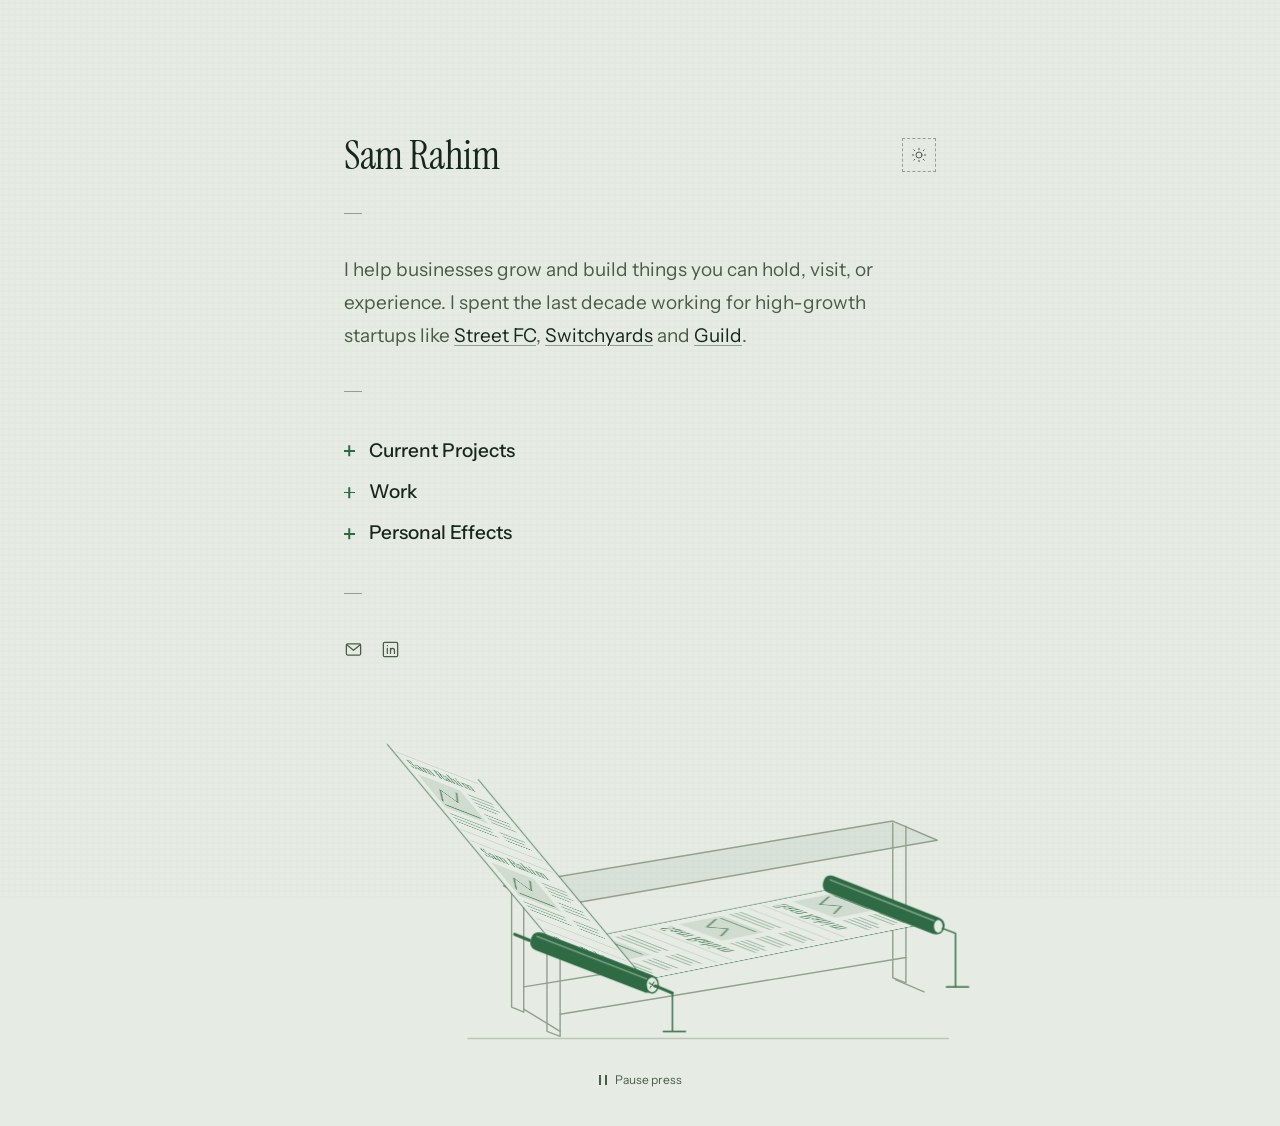
==== commit b7b640d3: "Current projects: The Extra Times, then Newspaper Department Removes The Performance Review from the" ====
--- a/index.html
+++ b/index.html
@@ -614,10 +614,6 @@
             <div class="panel-body">
               <!-- build:projects -->
               <div class="roles">
-                <div class="role">
-                  <a class="project-link" href="https://playperformancereview.com" target="_blank" rel="noopener">The Performance Review</a>
-                  <p class="role-desc">A monthly newspaper of business games and puzzles.</p>
-                </div>
                 <div class="role">
                   <a class="project-link" href="https://playextratimes.com" target="_blank" rel="noopener">The Extra Times</a>
                   <p class="role-desc">A newspaper of football games, puzzles and challenges.</p>
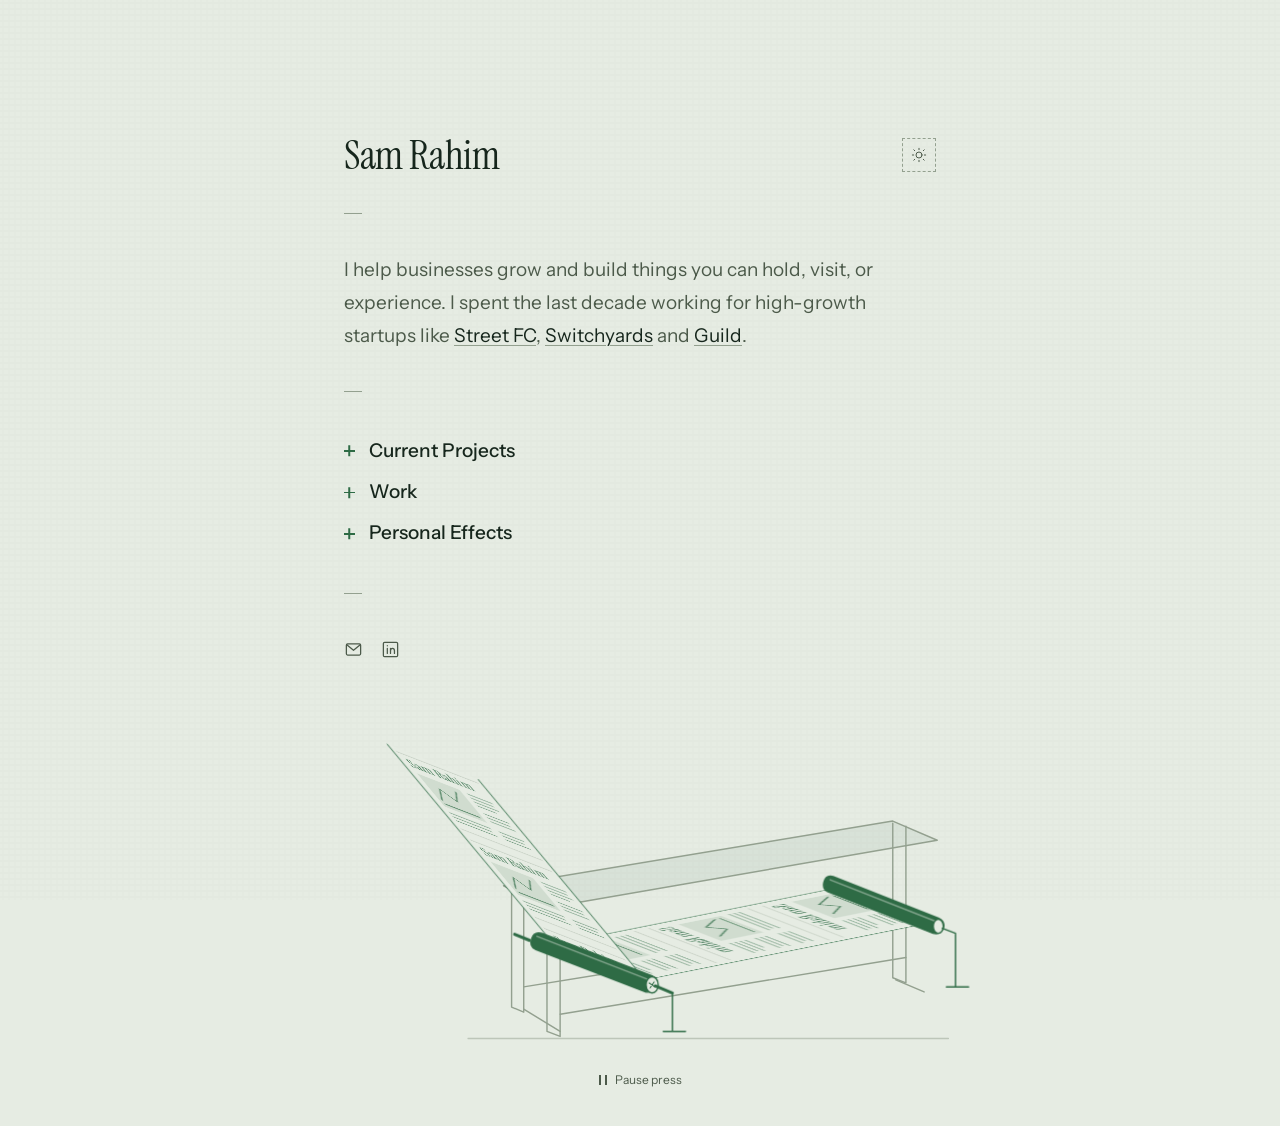
==== commit 07c54db5: "Rename Provisions entry to Consulting and broaden the line Co-Authored-By: Claude Opus 5.5 <noreply@" ====
--- a/index.html
+++ b/index.html
@@ -643,9 +643,9 @@
                   <a class="more" href="https://newspaperdepartment.com" target="_blank" rel="noopener">See the papers <svg width="14" height="14" viewBox="0 0 24 24" fill="none" stroke="currentColor" stroke-width="2" stroke-linecap="round" stroke-linejoin="round" aria-hidden="true"><path d="M5 12h14M13 6l6 6-6 6"/></svg></a>
                 </div>
                 <div class="role">
-                  <div class="role-head"><span class="role-co">Provisions</span><span class="role-years">2025–now</span></div>
+                  <div class="role-head"><span class="role-co">Consulting</span><span class="role-years">2025–now</span></div>
                   <p class="role-title">Independent Consultant</p>
-                  <p class="role-desc">I work with founders&nbsp;+&nbsp;operators across tech&nbsp;+&nbsp;soccer.</p>
+                  <p class="role-desc">I work with founders&nbsp;+&nbsp;operators across industries, from GTM to standing up operations.</p>
                   <a class="more" href="https://provisions.work" target="_blank" rel="noopener">See the work <svg width="14" height="14" viewBox="0 0 24 24" fill="none" stroke="currentColor" stroke-width="2" stroke-linecap="round" stroke-linejoin="round" aria-hidden="true"><path d="M5 12h14M13 6l6 6-6 6"/></svg></a>
                 </div>
                 <div class="role">
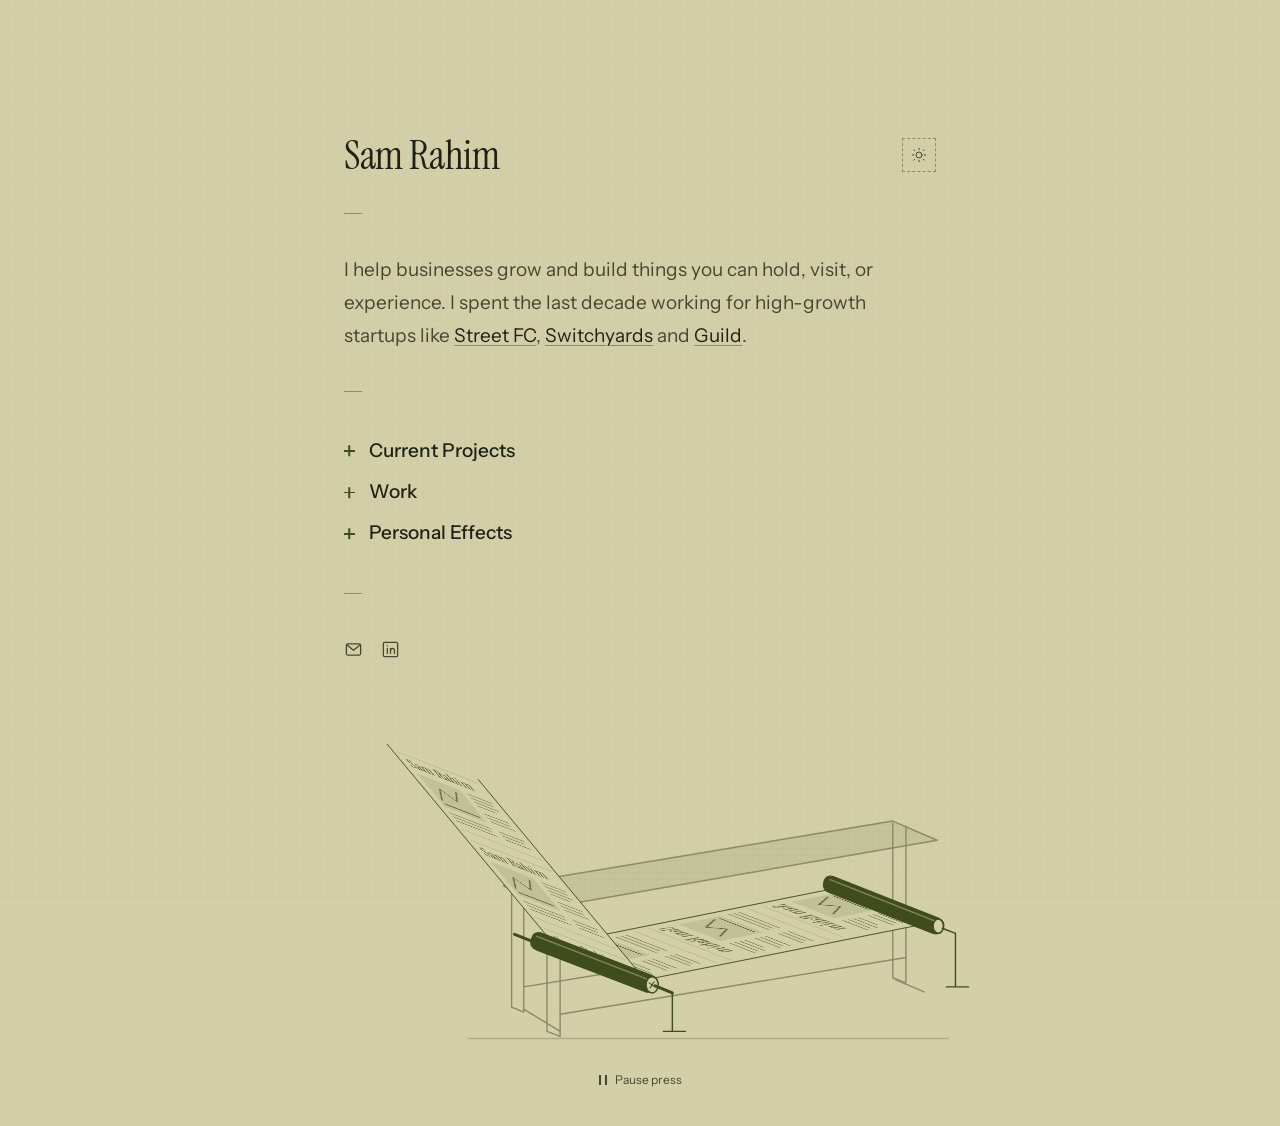
==== commit 1296a8d1: "Switch palette from Pitch chalk to Olive Ground #D3D0A9, olive ink and accents; matching near-black " ====
--- a/index.html
+++ b/index.html
@@ -31,27 +31,27 @@
     })();
   </script>
   <style>
-    /* Pitch chalk: pale chalk-green ground, deep forest ink, pitch-green marks */
+    /* Olive: khaki-olive ground, dark olive ink, deep olive marks */
     :root {
-      --ground: #E6ECE3;
-      --ink: #16261C;
-      --soft: #4C5A4A;
-      --faint: #93A08F;
-      --accent: #2E6B45;
-      --line: rgba(22, 38, 28, 0.13);
-      --wash: rgba(46, 107, 69, 0.07);
+      --ground: #D3D0A9;
+      --ink: #1E2114;
+      --soft: #45482F;
+      --faint: #8C8A68;
+      --accent: #3F4C1C;
+      --line: rgba(30, 33, 20, 0.16);
+      --wash: rgba(63, 76, 28, 0.09);
       --ease: cubic-bezier(0.16, 1, 0.3, 1);
       color-scheme: light;
     }
 
     [data-theme="dark"] {
-      --ground: #0F1A13;
-      --ink: #E4EBE1;
-      --soft: #A6B3A3;
-      --faint: #506052;
-      --accent: #7FB08E;
-      --line: rgba(228, 235, 225, 0.12);
-      --wash: rgba(127, 176, 142, 0.08);
+      --ground: #15160E;
+      --ink: #E7E6D6;
+      --soft: #AEAD95;
+      --faint: #5C5D48;
+      --accent: #AEB86E;
+      --line: rgba(231, 230, 214, 0.12);
+      --wash: rgba(174, 184, 110, 0.08);
       color-scheme: dark;
     }
 
@@ -488,15 +488,15 @@
       max-width: min(92vw, 480px);
     }
 
-    .video-dialog::backdrop { background: rgba(10, 18, 13, 0.88); }
+    .video-dialog::backdrop { background: rgba(14, 15, 9, 0.88); }
     .video-dialog video { display: block; max-width: 100%; max-height: 84vh; }
 
     .video-close {
       display: block;
       margin: 0.75rem auto 0;
       background: none;
-      border: 1px solid rgba(228, 235, 225, 0.4);
-      color: #E4EBE1;
+      border: 1px solid rgba(231, 230, 214, 0.4);
+      color: #E7E6D6;
       font-family: 'Instrument Sans', sans-serif;
       font-size: 0.85rem;
       font-weight: 600;
@@ -643,7 +643,7 @@
                   <a class="more" href="https://newspaperdepartment.com" target="_blank" rel="noopener">See the papers <svg width="14" height="14" viewBox="0 0 24 24" fill="none" stroke="currentColor" stroke-width="2" stroke-linecap="round" stroke-linejoin="round" aria-hidden="true"><path d="M5 12h14M13 6l6 6-6 6"/></svg></a>
                 </div>
                 <div class="role">
-                  <div class="role-head"><span class="role-co">Consulting</span><span class="role-years">2025–now</span></div>
+                  <div class="role-head"><span class="role-co">Consulting</span><span class="role-years">2026–now</span></div>
                   <p class="role-title">Independent Consultant</p>
                   <p class="role-desc">I work with founders&nbsp;+&nbsp;operators across industries, from GTM to standing up operations.</p>
                   <a class="more" href="https://provisions.work" target="_blank" rel="noopener">See the work <svg width="14" height="14" viewBox="0 0 24 24" fill="none" stroke="currentColor" stroke-width="2" stroke-linecap="round" stroke-linejoin="round" aria-hidden="true"><path d="M5 12h14M13 6l6 6-6 6"/></svg></a>
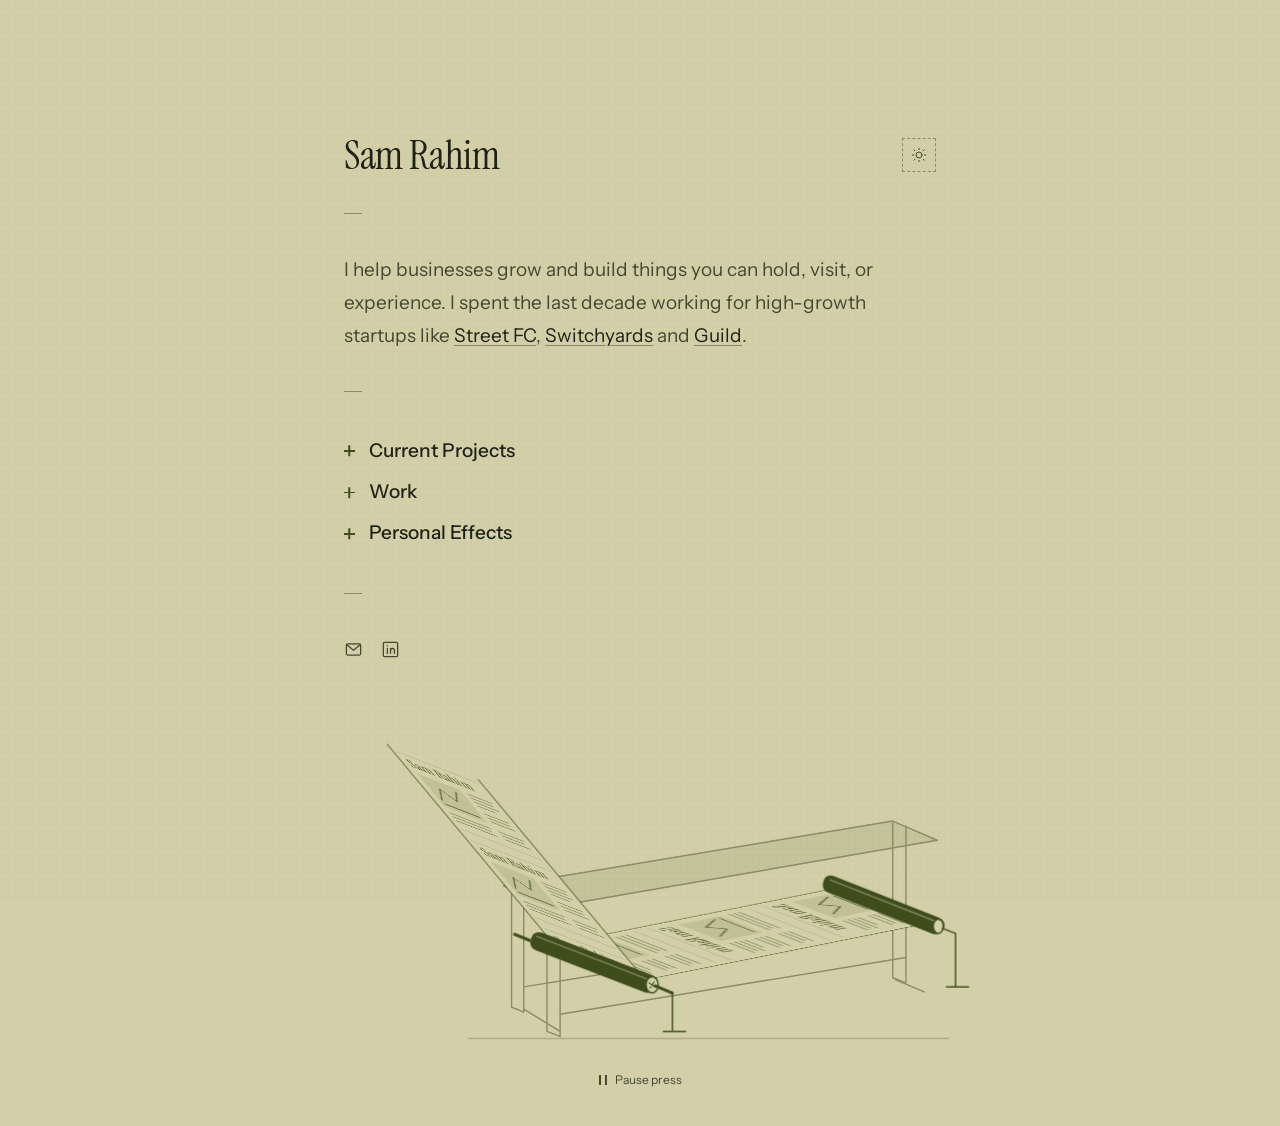
==== commit 6ed0a46c: "Consulting line: whatever is standing between them and more revenue Co-Authored-By: Claude Opus 5.5 " ====
--- a/index.html
+++ b/index.html
@@ -645,7 +645,7 @@
                 <div class="role">
                   <div class="role-head"><span class="role-co">Consulting</span><span class="role-years">2026–now</span></div>
                   <p class="role-title">Independent Consultant</p>
-                  <p class="role-desc">I work with founders&nbsp;+&nbsp;operators across industries, from GTM to standing up operations.</p>
+                  <p class="role-desc">I work with founders&nbsp;+&nbsp;operators on whatever is standing between them and more revenue.</p>
                   <a class="more" href="https://provisions.work" target="_blank" rel="noopener">See the work <svg width="14" height="14" viewBox="0 0 24 24" fill="none" stroke="currentColor" stroke-width="2" stroke-linecap="round" stroke-linejoin="round" aria-hidden="true"><path d="M5 12h14M13 6l6 6-6 6"/></svg></a>
                 </div>
                 <div class="role">
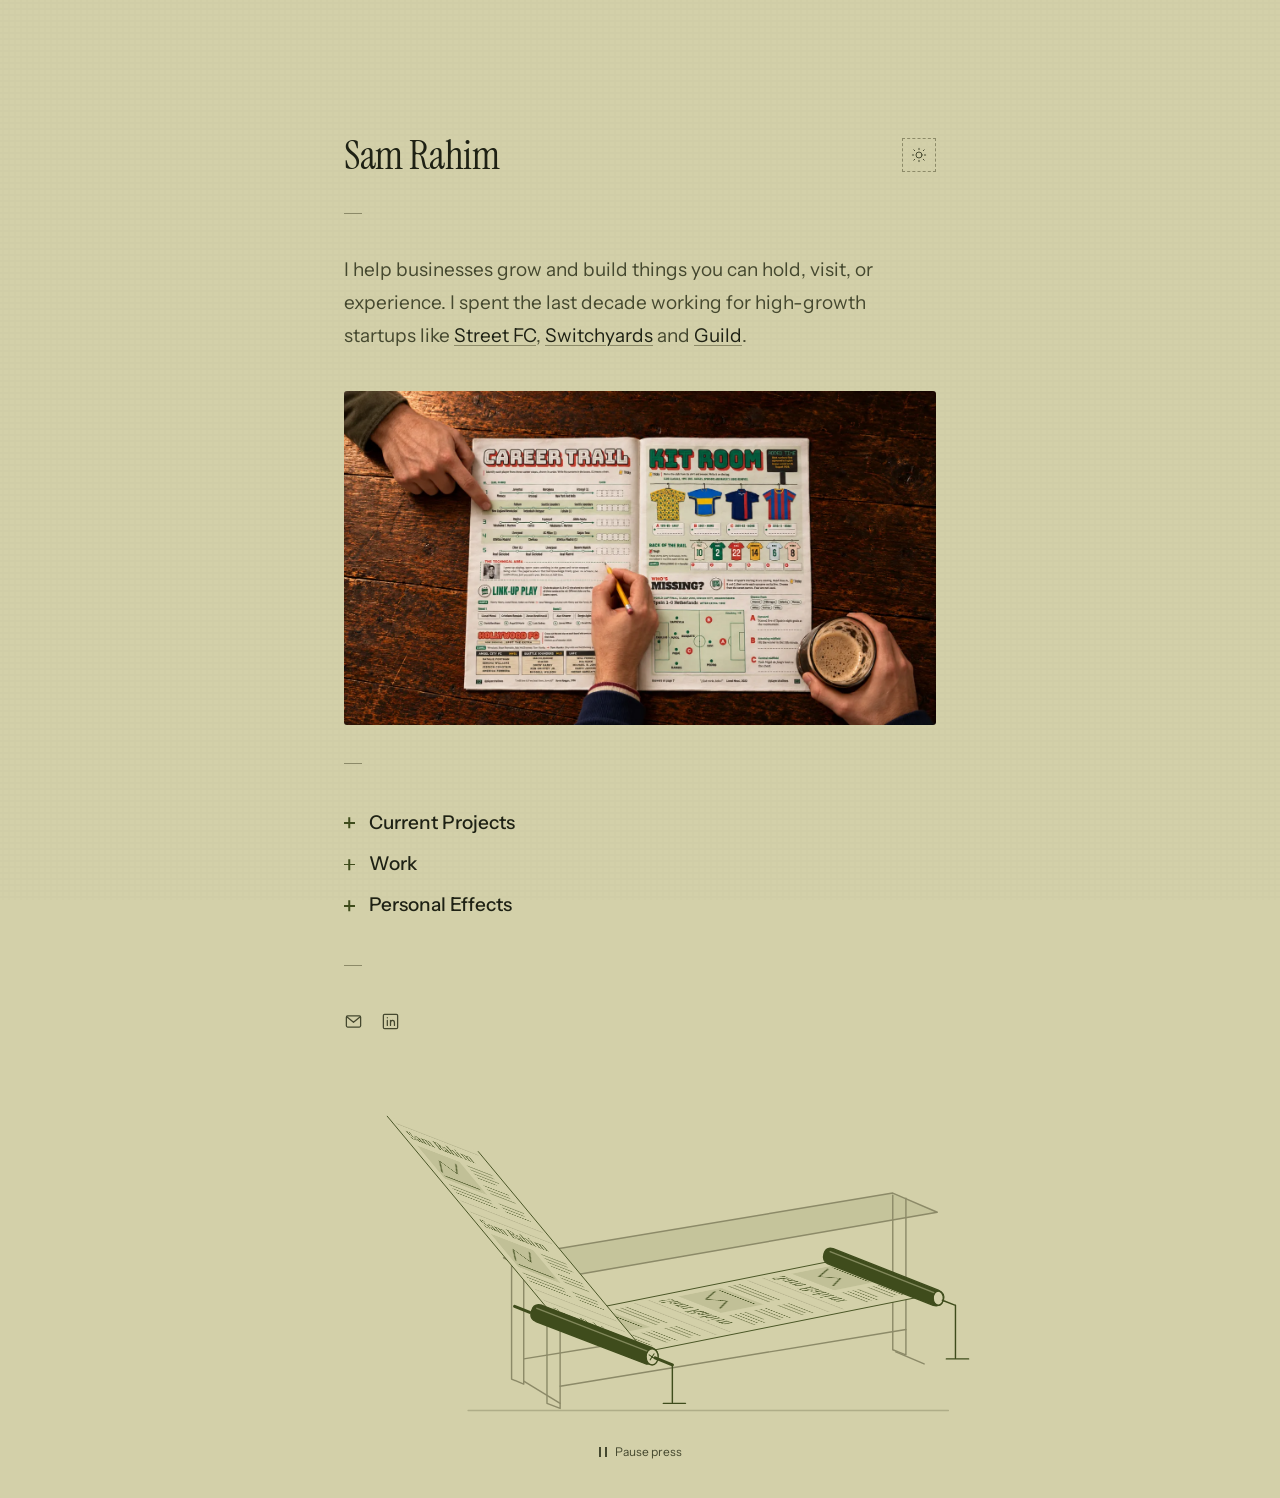
==== commit 1806f4c0: "Add The Extra Times spread photo under the bio Rendered from content.json featureImage; WebP at 1400" ====
--- a/index.html
+++ b/index.html
@@ -177,6 +177,18 @@
     .bio a:hover,
     .panel a.inline:hover { text-decoration-color: var(--accent); color: var(--accent); }
 
+    .feature {
+      margin-top: 2.4rem;
+    }
+
+    .feature img {
+      display: block;
+      width: 100%;
+      height: auto;
+      border-radius: 3px;
+      background: var(--wash);
+    }
+
     /* ── + LIST ── */
     .list { list-style: none; }
 
@@ -603,6 +615,9 @@
     <!-- build:bio -->
 <p class="bio">I help businesses grow and build things you can hold, visit, or experience. I spent the last decade working for high-growth startups like <a href="https://instagram.com/streetfc" target="_blank" rel="noopener">Street FC</a>, <a href="https://instagram.com/switchyards" target="_blank" rel="noopener">Switchyards</a> and <a href="https://guild.com" target="_blank" rel="noopener">Guild</a>.</p>
     <!-- /build:bio -->
+    <!-- build:feature -->
+    <figure class="feature"><img src="/images/extra-times-spread.webp" alt="Two people playing The Extra Times at a wooden table, one pointing at Career Trail while the other writes in pencil next to a pint." width="1400" height="789" decoding="async" fetchpriority="high"></figure>
+    <!-- /build:feature -->
 
     <div class="rule" role="presentation"></div>
 
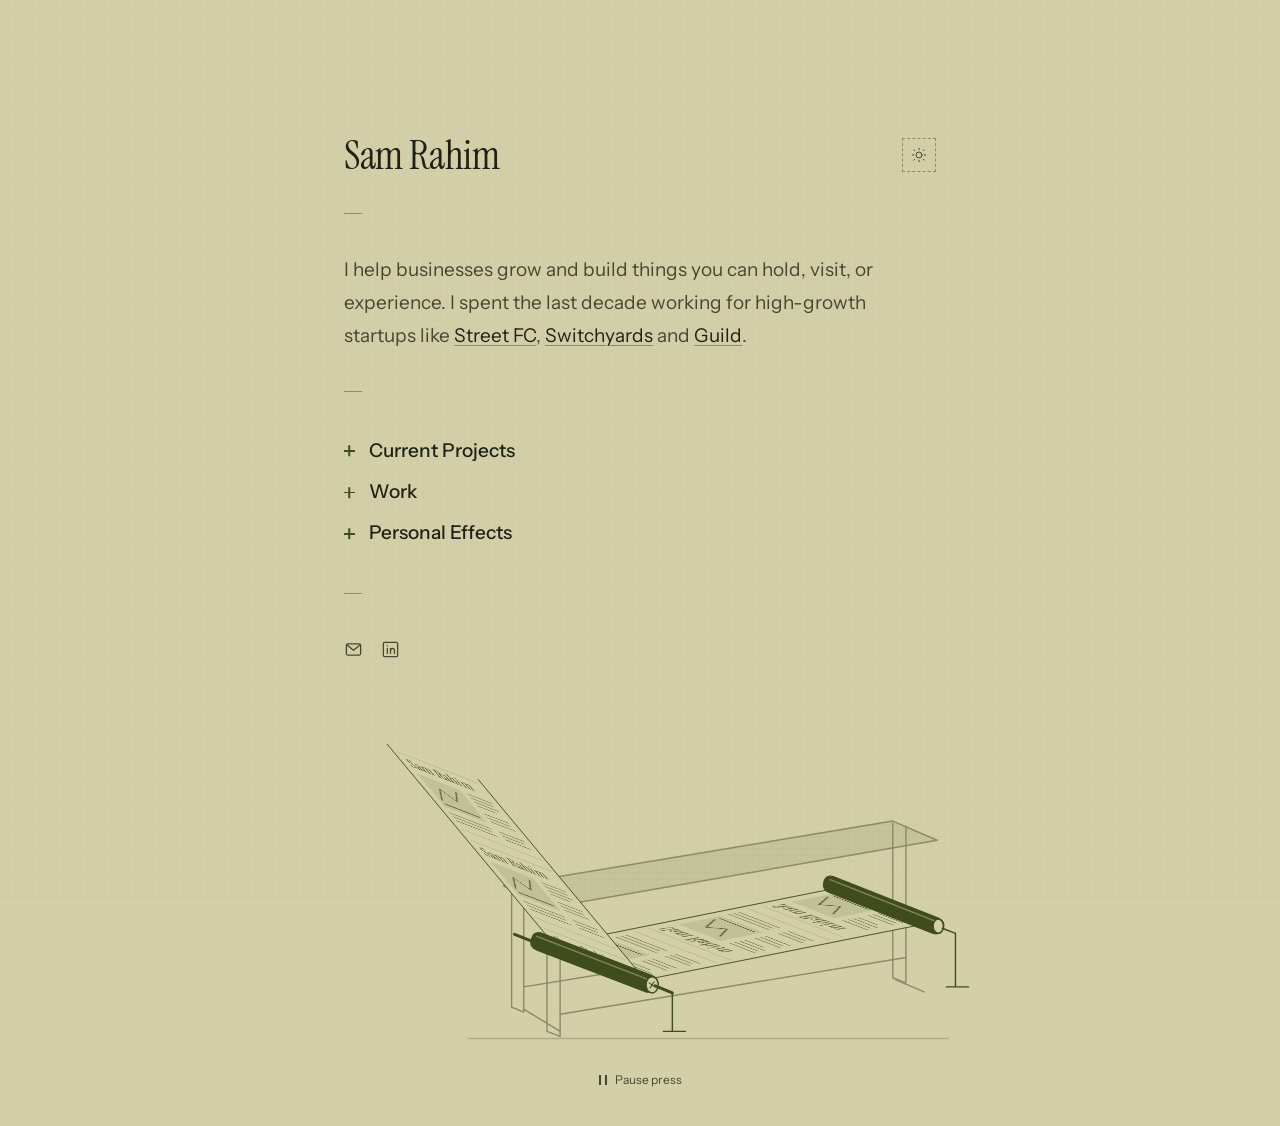
==== commit bf4cf1f7: "Remove The Extra Times photo from the homepage Co-Authored-By: Claude Opus 5.5 <noreply@anthropic.co" ====
--- a/index.html
+++ b/index.html
@@ -616,7 +616,7 @@
 <p class="bio">I help businesses grow and build things you can hold, visit, or experience. I spent the last decade working for high-growth startups like <a href="https://instagram.com/streetfc" target="_blank" rel="noopener">Street FC</a>, <a href="https://instagram.com/switchyards" target="_blank" rel="noopener">Switchyards</a> and <a href="https://guild.com" target="_blank" rel="noopener">Guild</a>.</p>
     <!-- /build:bio -->
     <!-- build:feature -->
-    <figure class="feature"><img src="/images/extra-times-spread.webp" alt="Two people playing The Extra Times at a wooden table, one pointing at Career Trail while the other writes in pencil next to a pint." width="1400" height="789" decoding="async" fetchpriority="high"></figure>
+    
     <!-- /build:feature -->
 
     <div class="rule" role="presentation"></div>
